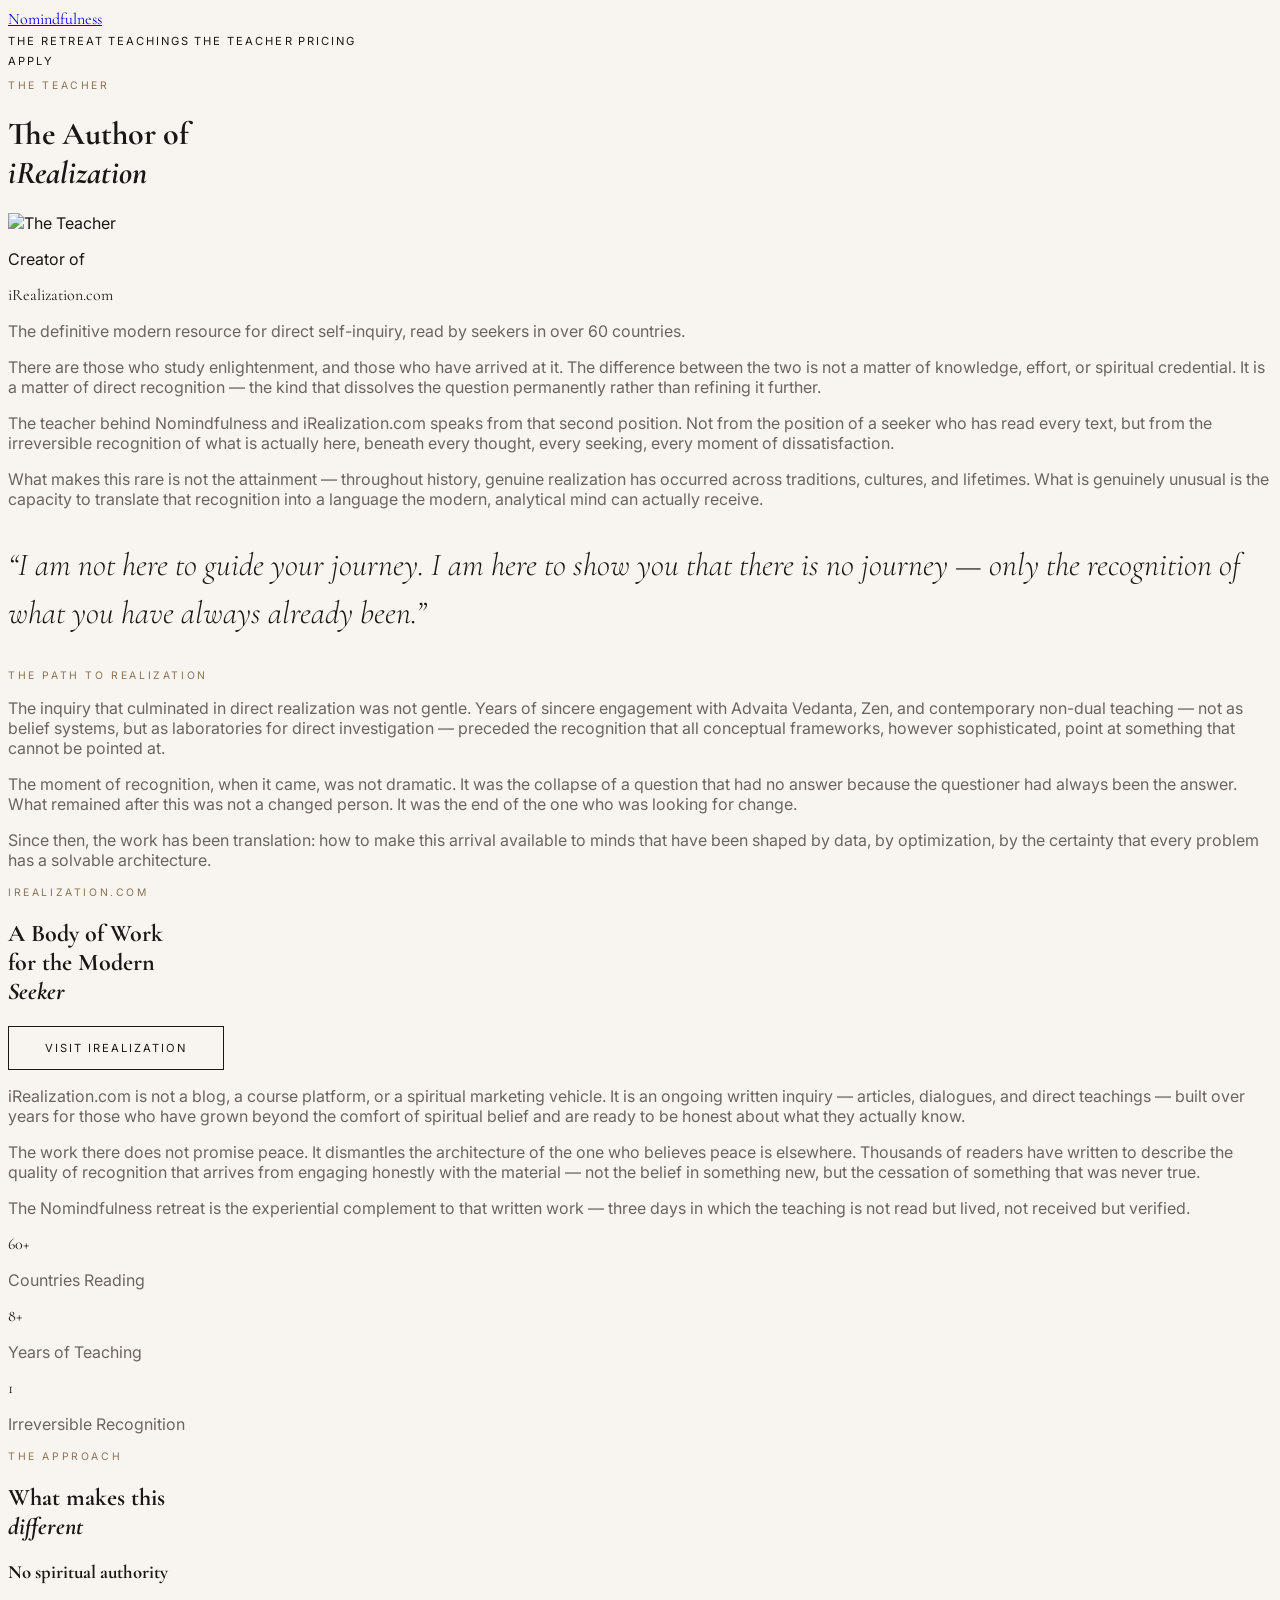
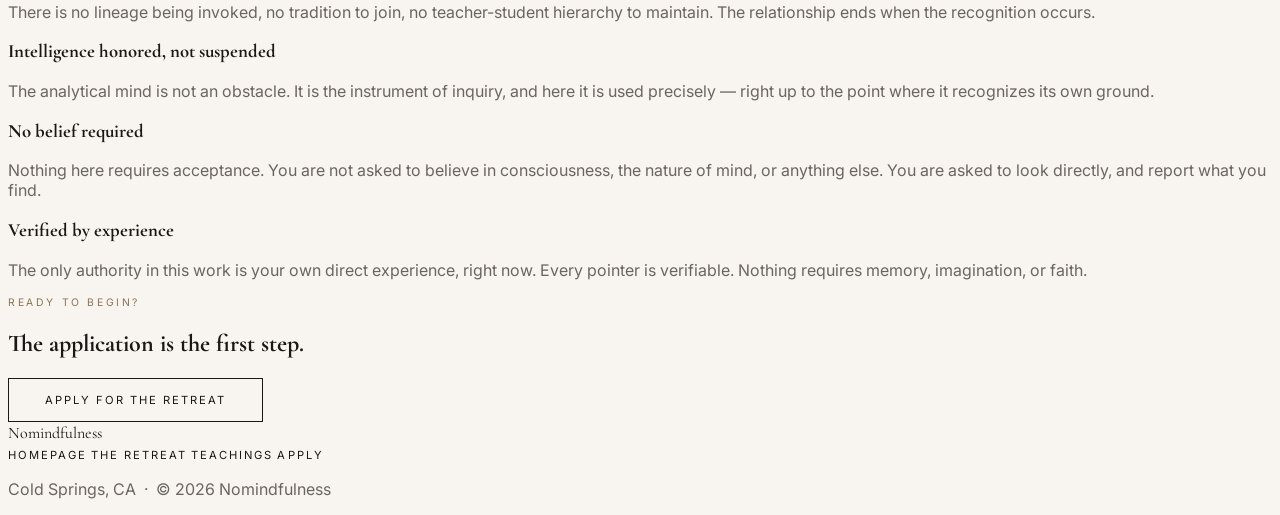
==== screens/about-teacher.html @ 56d7eb5e "first commit" ====
<!doctype html>
<html lang="en">
<head>
  <meta charset="utf-8">
  <meta name="viewport" content="width=device-width, initial-scale=1">
  <title>About the Teacher — Nomindfulness</title>
  <link rel="stylesheet" href="https://cdnjs.cloudflare.com/ajax/libs/font-awesome/6.5.1/css/all.min.css">
  <script src="https://cdn.tailwindcss.com"></script>
  <link rel="preconnect" href="https://fonts.googleapis.com">
  <link rel="preconnect" href="https://fonts.gstatic.com" crossorigin>
  <link href="https://fonts.googleapis.com/css2?family=Cormorant+Garamond:ital,wght@0,300;0,400;0,500;1,300;1,400&family=Inter:wght@300;400;500&display=swap" rel="stylesheet">
  <style>
    body { font-family: 'Inter', system-ui, sans-serif; background-color: #F8F5F0; color: #1A1814; }
    .font-display { font-family: 'Cormorant Garamond', Georgia, serif; }
    .text-warm-gray { color: #6B6560; }
    .text-bronze { color: #8B7355; }
    .nav-link {
      font-family: 'Inter', sans-serif;
      font-size: 0.7rem;
      letter-spacing: 0.18em;
      text-transform: uppercase;
      color: #1A1814;
      text-decoration: none;
      transition: color 0.3s ease;
    }
    .nav-link:hover { color: #8B7355; }
    .cta-btn {
      font-family: 'Inter', sans-serif;
      font-size: 0.7rem;
      letter-spacing: 0.18em;
      text-transform: uppercase;
      border: 1px solid #1A1814;
      padding: 14px 36px;
      background: transparent;
      color: #1A1814;
      cursor: pointer;
      transition: all 0.3s ease;
      text-decoration: none;
      display: inline-block;
    }
    .cta-btn:hover { background: #1A1814; color: #F8F5F0; }
    .section-eyebrow {
      font-family: 'Inter', sans-serif;
      font-size: 0.65rem;
      letter-spacing: 0.25em;
      text-transform: uppercase;
      color: #8B7355;
    }
    .pullquote {
      font-family: 'Cormorant Garamond', Georgia, serif;
      font-style: italic;
      font-weight: 300;
      font-size: 2rem;
      line-height: 1.5;
      color: #1A1814;
    }
  </style>
</head>
<body class="w-[1440px] bg-[#F8F5F0]">

  <!-- Navigation -->
  <nav data-design-id="nav-primary-a1b2c3" class="fixed top-0 left-0 right-0 w-[1440px] z-50 flex items-center justify-between px-[120px] py-7 bg-[#F8F5F0]/95 backdrop-blur-sm border-b border-[#E8E4DF]">
    <a href="#" class="flex items-center gap-3 no-underline">
      <div class="relative w-7 h-7 flex items-center justify-center">
        <div class="absolute w-7 h-7 rounded-full border border-[#8B7355]"></div>
        <div class="w-[3px] h-[3px] rounded-full bg-[#8B7355]"></div>
      </div>
      <span class="font-display text-[1.15rem] font-light tracking-[0.12em] text-[#1A1814] uppercase">Nomindfulness</span>
    </a>
    <div class="flex items-center gap-10">
      <a href="#" class="nav-link">The Retreat</a>
      <a href="#" class="nav-link">Teachings</a>
      <a href="#" class="nav-link text-[#8B7355]">The Teacher</a>
      <a href="#" class="nav-link">Pricing</a>
    </div>
    <a href="#" class="nav-link border border-[#1A1814] px-7 py-3 hover:bg-[#1A1814] hover:text-[#F8F5F0] transition-all duration-300">Apply</a>
  </nav>

  <!-- Page Header -->
  <header data-design-id="page-header-teacher-d4e5f6" class="pt-[120px] pb-0 px-[120px]">
    <div class="pt-16 pb-20 border-b border-[#E8E4DF]">
      <p class="section-eyebrow mb-6">The Teacher</p>
      <h1 class="font-display font-light text-[5rem] leading-[1.0] text-[#1A1814] max-w-3xl">
        The Author of<br><em class="italic">iRealization</em>
      </h1>
    </div>
  </header>

  <main data-design-id="main-teacher-g7h8i9">

    <!-- Opening Image + Intro -->
    <section data-design-id="teacher-intro-j1k2l3" class="px-[120px] py-[100px] flex gap-20 items-start">
      <div class="w-[38%] sticky top-32">
        <div class="w-full h-[560px] overflow-hidden bg-[#E8E4DF]">
          <img src="https://cdn.abacus.ai/images/6fa9528d-ab48-40b0-9b37-d901f617d35f.png" alt="The Teacher" class="w-full h-full object-cover">
        </div>
        <div class="mt-6 pt-6 border-t border-[#E8E4DF]">
          <p class="text-[#8B7355] text-[0.65rem] tracking-[0.25em] uppercase mb-3">Creator of</p>
          <p class="font-display font-light text-[1.3rem] text-[#1A1814]">iRealization.com</p>
          <p class="text-warm-gray text-[0.85rem] leading-relaxed mt-2">The definitive modern resource for direct self-inquiry, read by seekers in over 60 countries.</p>
        </div>
      </div>
      <div class="flex-1">
        <div class="mb-14">
          <p class="text-warm-gray text-[1.05rem] leading-[1.95] mb-6">
            There are those who study enlightenment, and those who have arrived at it. The difference between the two is not a matter of knowledge, effort, or spiritual credential. It is a matter of direct recognition — the kind that dissolves the question permanently rather than refining it further.
          </p>
          <p class="text-warm-gray text-[1.05rem] leading-[1.95] mb-6">
            The teacher behind Nomindfulness and iRealization.com speaks from that second position. Not from the position of a seeker who has read every text, but from the irreversible recognition of what is actually here, beneath every thought, every seeking, every moment of dissatisfaction.
          </p>
          <p class="text-warm-gray text-[1.05rem] leading-[1.95]">
            What makes this rare is not the attainment — throughout history, genuine realization has occurred across traditions, cultures, and lifetimes. What is genuinely unusual is the capacity to translate that recognition into a language the modern, analytical mind can actually receive.
          </p>
        </div>

        <div class="border-l-0 border-t border-[#E8E4DF] pt-14 mb-14">
          <p class="pullquote max-w-xl">
            &ldquo;I am not here to guide your journey. I am here to show you that there is no journey — only the recognition of what you have always already been.&rdquo;
          </p>
        </div>

        <div class="mb-14">
          <p class="section-eyebrow mb-6">The Path to Realization</p>
          <p class="text-warm-gray text-[1.05rem] leading-[1.95] mb-6">
            The inquiry that culminated in direct realization was not gentle. Years of sincere engagement with Advaita Vedanta, Zen, and contemporary non-dual teaching — not as belief systems, but as laboratories for direct investigation — preceded the recognition that all conceptual frameworks, however sophisticated, point at something that cannot be pointed at.
          </p>
          <p class="text-warm-gray text-[1.05rem] leading-[1.95] mb-6">
            The moment of recognition, when it came, was not dramatic. It was the collapse of a question that had no answer because the questioner had always been the answer. What remained after this was not a changed person. It was the end of the one who was looking for change.
          </p>
          <p class="text-warm-gray text-[1.05rem] leading-[1.95]">
            Since then, the work has been translation: how to make this arrival available to minds that have been shaped by data, by optimization, by the certainty that every problem has a solvable architecture.
          </p>
        </div>
      </div>
    </section>

    <div class="border-t border-[#E8E4DF] mx-[120px]"></div>

    <!-- iRealization Section -->
    <section data-design-id="irealization-v4w5x6" class="px-[120px] py-[100px]">
      <div class="flex gap-20 items-start">
        <div class="w-[40%]">
          <p class="section-eyebrow mb-6">iRealization.com</p>
          <h2 class="font-display font-light text-[3rem] leading-[1.15] text-[#1A1814] mb-8">
            A Body of Work<br>for the Modern<br><em class="italic">Seeker</em>
          </h2>
          <a href="#" class="cta-btn">Visit iRealization</a>
        </div>
        <div class="flex-1">
          <p class="text-warm-gray text-[1.05rem] leading-[1.95] mb-6">
            iRealization.com is not a blog, a course platform, or a spiritual marketing vehicle. It is an ongoing written inquiry — articles, dialogues, and direct teachings — built over years for those who have grown beyond the comfort of spiritual belief and are ready to be honest about what they actually know.
          </p>
          <p class="text-warm-gray text-[1.05rem] leading-[1.95] mb-6">
            The work there does not promise peace. It dismantles the architecture of the one who believes peace is elsewhere. Thousands of readers have written to describe the quality of recognition that arrives from engaging honestly with the material — not the belief in something new, but the cessation of something that was never true.
          </p>
          <p class="text-warm-gray text-[1.05rem] leading-[1.95]">
            The Nomindfulness retreat is the experiential complement to that written work — three days in which the teaching is not read but lived, not received but verified.
          </p>
          <div class="mt-12 grid grid-cols-3 gap-8">
            <div class="border-t border-[#E8E4DF] pt-8">
              <p class="font-display font-light text-[2.2rem] text-[#1A1814]">60+</p>
              <p class="text-[0.65rem] tracking-[0.2em] uppercase text-warm-gray mt-1">Countries Reading</p>
            </div>
            <div class="border-t border-[#E8E4DF] pt-8">
              <p class="font-display font-light text-[2.2rem] text-[#1A1814]">8+</p>
              <p class="text-[0.65rem] tracking-[0.2em] uppercase text-warm-gray mt-1">Years of Teaching</p>
            </div>
            <div class="border-t border-[#E8E4DF] pt-8">
              <p class="font-display font-light text-[2.2rem] text-[#1A1814]">1</p>
              <p class="text-[0.65rem] tracking-[0.2em] uppercase text-warm-gray mt-1">Irreversible Recognition</p>
            </div>
          </div>
        </div>
      </div>
    </section>

    <div class="border-t border-[#E8E4DF] mx-[120px]"></div>

    <!-- The Approach -->
    <section data-design-id="approach-section-s1t2u3" class="px-[120px] py-[100px]">
      <p class="section-eyebrow mb-8 text-center">The Approach</p>
      <h2 class="font-display font-light text-[3.2rem] text-center text-[#1A1814] mb-16 max-w-2xl mx-auto leading-[1.2]">
        What makes this<br><em class="italic">different</em>
      </h2>
      <div class="grid grid-cols-2 gap-x-24 gap-y-16 max-w-4xl mx-auto">
        <article data-design-id="approach-card-1-y7z8a9" class="border-t border-[#E8E4DF] pt-10">
          <h3 class="font-display font-light text-[1.5rem] text-[#1A1814] mb-4">No spiritual authority</h3>
          <p class="text-warm-gray text-[0.9rem] leading-[1.9]">There is no lineage being invoked, no tradition to join, no teacher-student hierarchy to maintain. The relationship ends when the recognition occurs.</p>
        </article>
        <article data-design-id="approach-card-2-b1c2d3" class="border-t border-[#E8E4DF] pt-10">
          <h3 class="font-display font-light text-[1.5rem] text-[#1A1814] mb-4">Intelligence honored, not suspended</h3>
          <p class="text-warm-gray text-[0.9rem] leading-[1.9]">The analytical mind is not an obstacle. It is the instrument of inquiry, and here it is used precisely — right up to the point where it recognizes its own ground.</p>
        </article>
        <article data-design-id="approach-card-3-e4f5g6" class="border-t border-[#E8E4DF] pt-10">
          <h3 class="font-display font-light text-[1.5rem] text-[#1A1814] mb-4">No belief required</h3>
          <p class="text-warm-gray text-[0.9rem] leading-[1.9]">Nothing here requires acceptance. You are not asked to believe in consciousness, the nature of mind, or anything else. You are asked to look directly, and report what you find.</p>
        </article>
        <article data-design-id="approach-card-4-h8i9j0" class="border-t border-[#E8E4DF] pt-10">
          <h3 class="font-display font-light text-[1.5rem] text-[#1A1814] mb-4">Verified by experience</h3>
          <p class="text-warm-gray text-[0.9rem] leading-[1.9]">The only authority in this work is your own direct experience, right now. Every pointer is verifiable. Nothing requires memory, imagination, or faith.</p>
        </article>
      </div>
    </section>

    <!-- CTA Banner -->
    <section data-design-id="cta-banner-k0l1m2" class="px-[120px] py-20 border-t border-b border-[#E8E4DF] flex items-center justify-between">
      <div>
        <p class="section-eyebrow mb-4">Ready to Begin?</p>
        <h2 class="font-display font-light text-[2.5rem] text-[#1A1814]">The application is the first step.</h2>
      </div>
      <a href="#" class="cta-btn">Apply for the Retreat</a>
    </section>

  </main>

  <!-- Footer -->
  <footer data-design-id="footer-main-n3o4p5" class="px-[120px] py-16 flex items-center justify-between">
    <div class="flex items-center gap-3">
      <div class="relative w-6 h-6 flex items-center justify-center">
        <div class="absolute w-6 h-6 rounded-full border border-[#8B7355]"></div>
        <div class="w-[3px] h-[3px] rounded-full bg-[#8B7355]"></div>
      </div>
      <span class="font-display text-[0.95rem] font-light tracking-[0.12em] text-[#1A1814] uppercase">Nomindfulness</span>
    </div>
    <div class="flex items-center gap-10">
      <a href="#" class="nav-link">Homepage</a>
      <a href="#" class="nav-link">The Retreat</a>
      <a href="#" class="nav-link">Teachings</a>
      <a href="#" class="nav-link">Apply</a>
    </div>
    <p class="text-warm-gray text-[0.7rem] tracking-wide">Cold Springs, CA &nbsp;·&nbsp; © 2026 Nomindfulness</p>
  </footer>

</body>
</html>
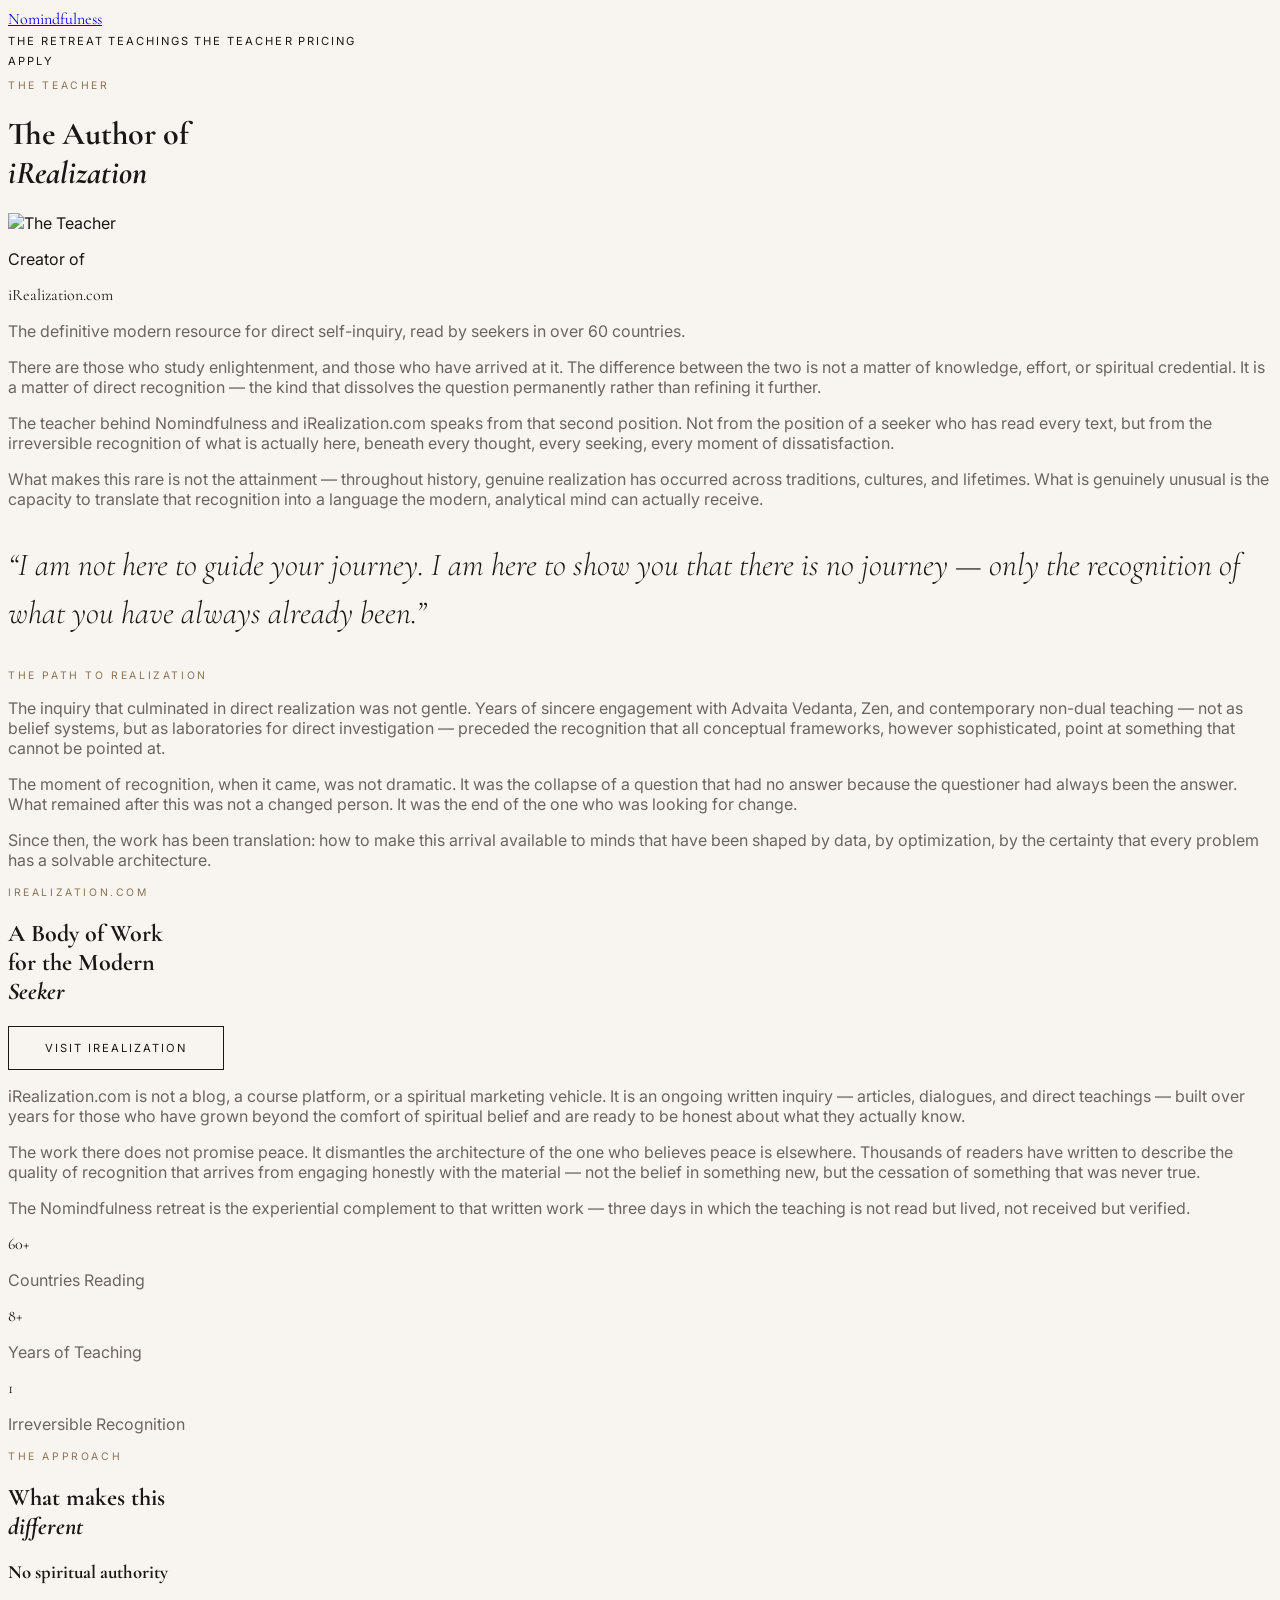
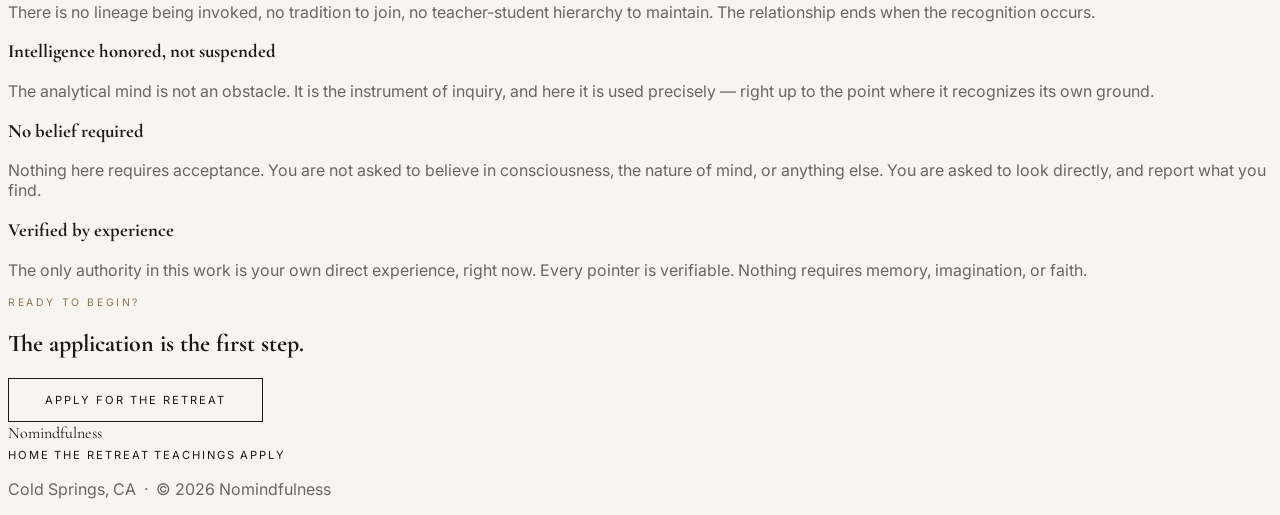
==== commit dd39e916: "Fix site navigation links" ====
--- a/screens/about-teacher.html
+++ b/screens/about-teacher.html
@@ -60,7 +60,7 @@
 
   <!-- Navigation -->
   <nav data-design-id="nav-primary-a1b2c3" class="fixed top-0 left-0 right-0 w-[1440px] z-50 flex items-center justify-between px-[120px] py-7 bg-[#F8F5F0]/95 backdrop-blur-sm border-b border-[#E8E4DF]">
-    <a href="#" class="flex items-center gap-3 no-underline">
+    <a href="homepage.html" class="flex items-center gap-3 no-underline">
       <div class="relative w-7 h-7 flex items-center justify-center">
         <div class="absolute w-7 h-7 rounded-full border border-[#8B7355]"></div>
         <div class="w-[3px] h-[3px] rounded-full bg-[#8B7355]"></div>
@@ -68,12 +68,12 @@
       <span class="font-display text-[1.15rem] font-light tracking-[0.12em] text-[#1A1814] uppercase">Nomindfulness</span>
     </a>
     <div class="flex items-center gap-10">
-      <a href="#" class="nav-link">The Retreat</a>
-      <a href="#" class="nav-link">Teachings</a>
-      <a href="#" class="nav-link text-[#8B7355]">The Teacher</a>
-      <a href="#" class="nav-link">Pricing</a>
-    </div>
-    <a href="#" class="nav-link border border-[#1A1814] px-7 py-3 hover:bg-[#1A1814] hover:text-[#F8F5F0] transition-all duration-300">Apply</a>
+      <a href="the-retreat.html" class="nav-link">The Retreat</a>
+      <a href="teachings.html" class="nav-link">Teachings</a>
+      <a href="about-teacher.html" class="nav-link text-[#8B7355]">The Teacher</a>
+      <a href="pricing.html" class="nav-link">Pricing</a>
+    </div>
+    <a href="application.html" class="nav-link border border-[#1A1814] px-7 py-3 hover:bg-[#1A1814] hover:text-[#F8F5F0] transition-all duration-300">Apply</a>
   </nav>
 
   <!-- Page Header -->
@@ -144,7 +144,7 @@
           <h2 class="font-display font-light text-[3rem] leading-[1.15] text-[#1A1814] mb-8">
             A Body of Work<br>for the Modern<br><em class="italic">Seeker</em>
           </h2>
-          <a href="#" class="cta-btn">Visit iRealization</a>
+          <a href="https://www.irealization.com/" class="cta-btn">Visit iRealization</a>
         </div>
         <div class="flex-1">
           <p class="text-warm-gray text-[1.05rem] leading-[1.95] mb-6">
@@ -208,7 +208,7 @@
         <p class="section-eyebrow mb-4">Ready to Begin?</p>
         <h2 class="font-display font-light text-[2.5rem] text-[#1A1814]">The application is the first step.</h2>
       </div>
-      <a href="#" class="cta-btn">Apply for the Retreat</a>
+      <a href="application.html" class="cta-btn">Apply for the Retreat</a>
     </section>
 
   </main>
@@ -223,10 +223,10 @@
       <span class="font-display text-[0.95rem] font-light tracking-[0.12em] text-[#1A1814] uppercase">Nomindfulness</span>
     </div>
     <div class="flex items-center gap-10">
-      <a href="#" class="nav-link">Homepage</a>
-      <a href="#" class="nav-link">The Retreat</a>
-      <a href="#" class="nav-link">Teachings</a>
-      <a href="#" class="nav-link">Apply</a>
+      <a href="homepage.html" class="nav-link">Home</a>
+      <a href="the-retreat.html" class="nav-link">The Retreat</a>
+      <a href="teachings.html" class="nav-link">Teachings</a>
+      <a href="application.html" class="nav-link">Apply</a>
     </div>
     <p class="text-warm-gray text-[0.7rem] tracking-wide">Cold Springs, CA &nbsp;·&nbsp; © 2026 Nomindfulness</p>
   </footer>
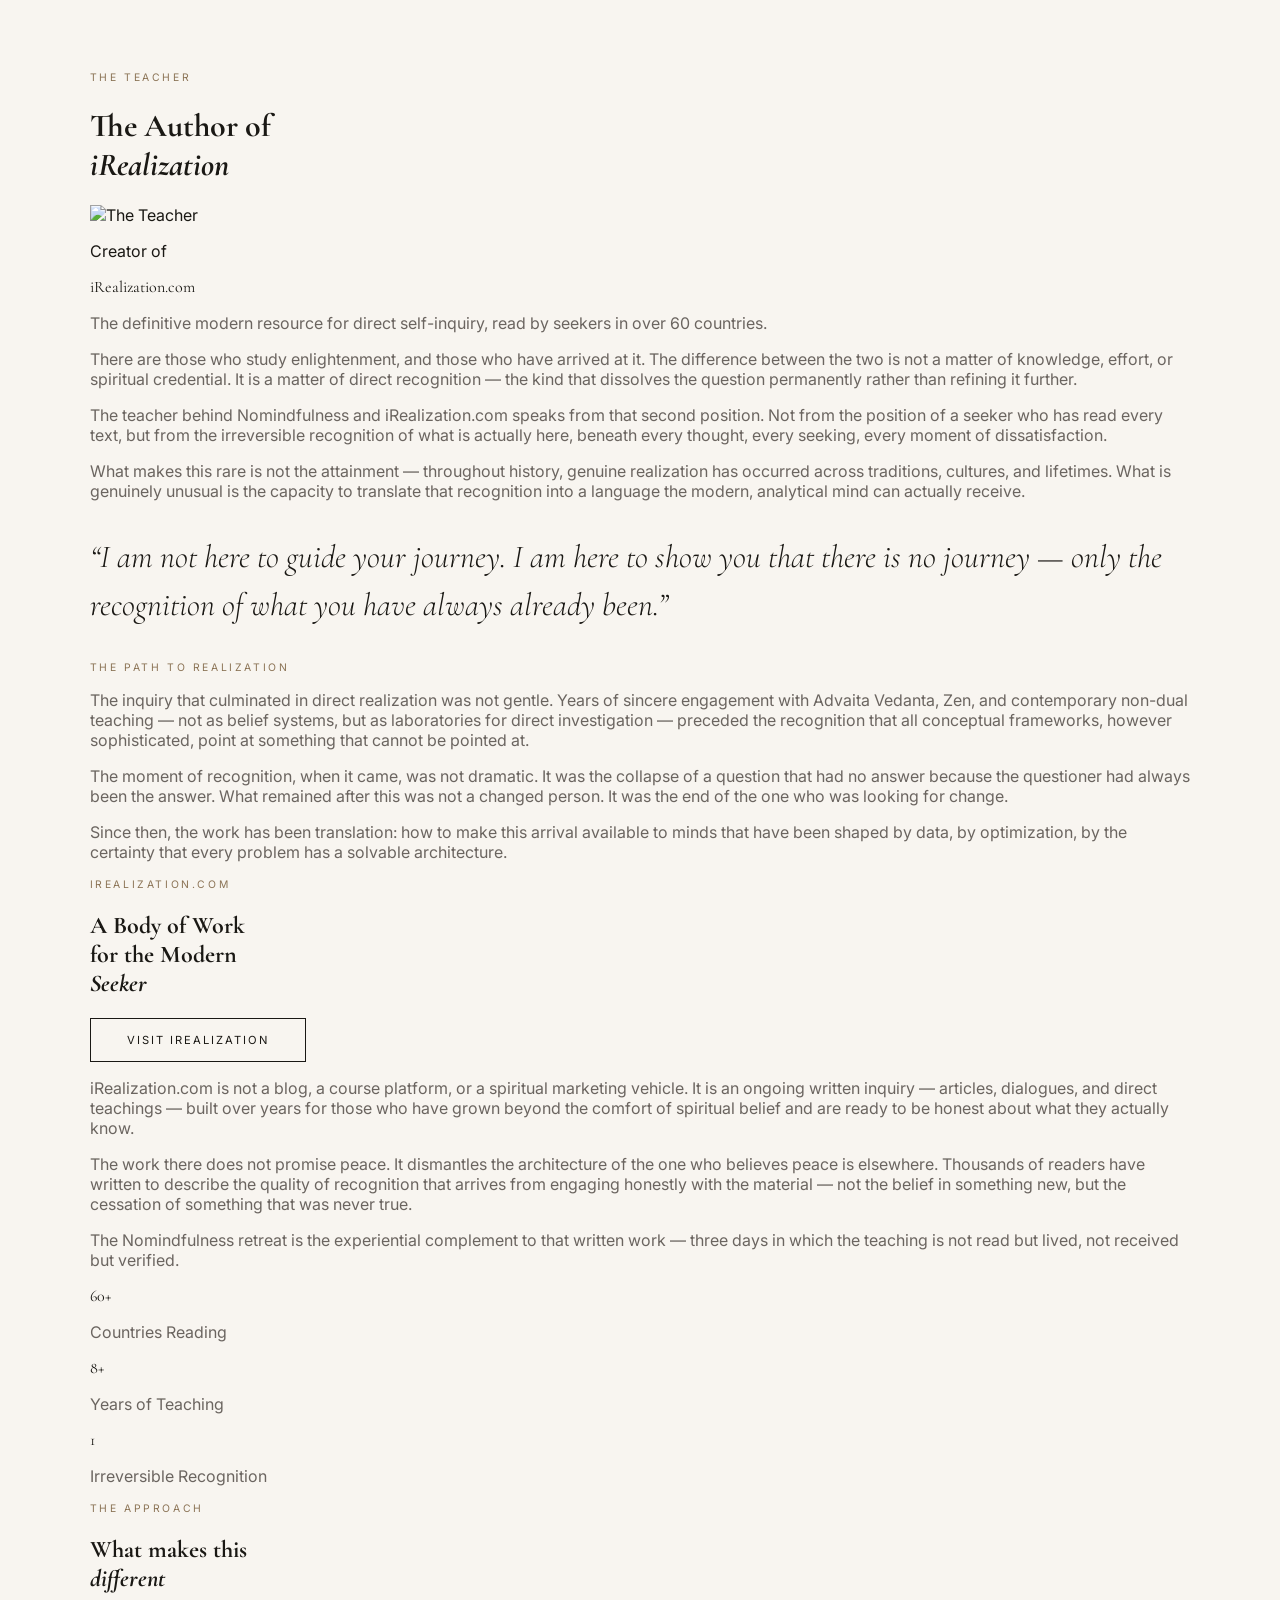
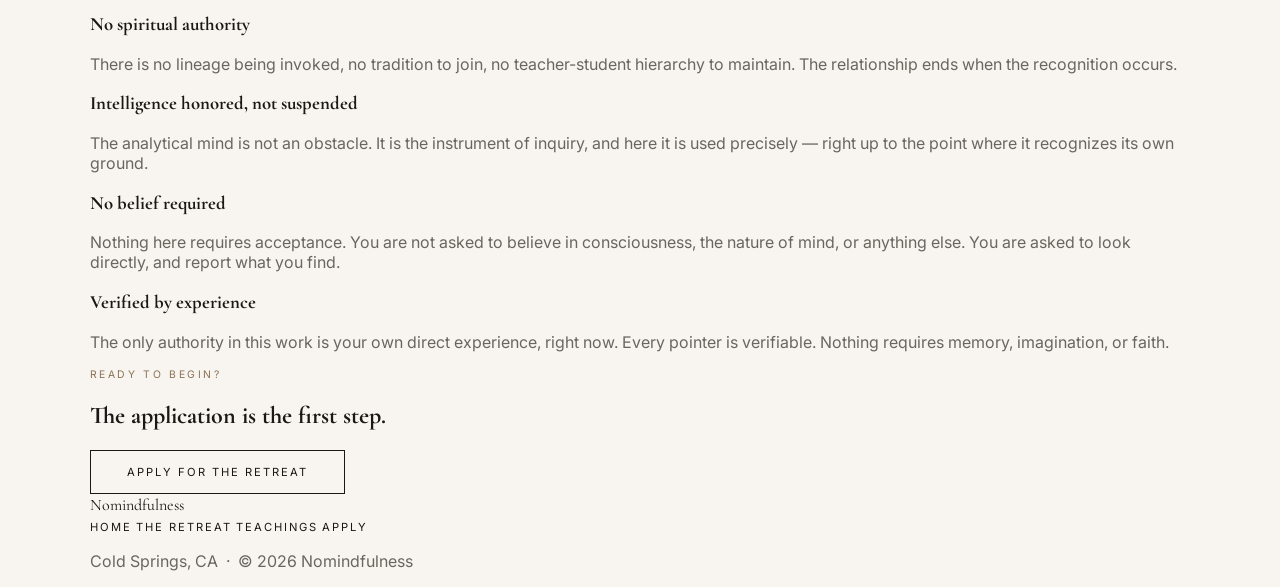
==== commit 4c97ca9f: "Make pages responsive" ====
--- a/screens/about-teacher.html
+++ b/screens/about-teacher.html
@@ -55,6 +55,7 @@
       color: #1A1814;
     }
   </style>
+  <link rel="stylesheet" href="../assets/responsive.css">
 </head>
 <body class="w-[1440px] bg-[#F8F5F0]">
 
--- a/assets/responsive.css
+++ b/assets/responsive.css
@@ -0,0 +1,230 @@
+html {
+  background: #efeae3;
+  overflow-x: hidden;
+}
+
+body.w-\[1440px\] {
+  width: min(100%, 1440px) !important;
+  max-width: 1440px;
+  margin: 0 auto;
+  overflow-x: hidden;
+}
+
+body [class*="px-[120px]"] {
+  padding-left: clamp(20px, 7vw, 120px) !important;
+  padding-right: clamp(20px, 7vw, 120px) !important;
+}
+
+body [class*="mx-[120px]"] {
+  margin-left: clamp(20px, 7vw, 120px) !important;
+  margin-right: clamp(20px, 7vw, 120px) !important;
+}
+
+nav[data-design-id^="nav-primary"] {
+  width: min(100%, 1440px) !important;
+  max-width: 1440px;
+  left: 50% !important;
+  right: auto !important;
+  transform: translateX(-50%);
+  padding-left: clamp(20px, 7vw, 120px) !important;
+  padding-right: clamp(20px, 7vw, 120px) !important;
+}
+
+img {
+  max-width: 100%;
+}
+
+@media (max-width: 1100px) {
+  nav[data-design-id^="nav-primary"] {
+    gap: 18px;
+  }
+
+  nav[data-design-id^="nav-primary"] > div.flex.items-center.gap-10 {
+    gap: 20px !important;
+  }
+
+  nav[data-design-id^="nav-primary"] .nav-link {
+    font-size: 0.62rem;
+    letter-spacing: 0.12em;
+  }
+
+  footer[data-design-id^="footer-main"] {
+    gap: 28px;
+    flex-wrap: wrap;
+  }
+}
+
+@media (max-width: 900px) {
+  body [class*="py-[120px]"],
+  body [class*="py-[100px]"] {
+    padding-top: 72px !important;
+    padding-bottom: 72px !important;
+  }
+
+  body [class*="pb-[120px]"] {
+    padding-bottom: 72px !important;
+  }
+
+  nav[data-design-id^="nav-primary"] {
+    flex-wrap: wrap;
+    justify-content: center !important;
+    padding-top: 16px !important;
+    padding-bottom: 16px !important;
+  }
+
+  nav[data-design-id^="nav-primary"] > a:first-child {
+    flex: 1 1 auto;
+  }
+
+  nav[data-design-id^="nav-primary"] > div.flex.items-center.gap-10 {
+    order: 3;
+    width: 100%;
+    justify-content: center;
+    flex-wrap: wrap;
+    row-gap: 12px !important;
+  }
+
+  nav[data-design-id^="nav-primary"] > a.nav-link,
+  nav[data-design-id^="nav-primary"] > span.nav-link {
+    flex: 0 0 auto;
+    padding: 10px 18px !important;
+  }
+
+  header[class*="pt-[120px]"],
+  header[class*="pt-[180px]"] {
+    padding-top: 170px !important;
+  }
+
+  header [class*="min-h-[900px]"] {
+    min-height: 720px !important;
+  }
+
+  h1.font-display {
+    font-size: clamp(3rem, 12vw, 5rem) !important;
+  }
+
+  h2.font-display {
+    font-size: clamp(2.1rem, 8vw, 3.5rem) !important;
+  }
+
+  h3.font-display {
+    font-size: clamp(1.35rem, 5vw, 1.8rem) !important;
+  }
+
+  main [class*="grid-cols-2"],
+  main [class*="grid-cols-3"],
+  main [class*="grid-cols-4"],
+  header [class*="grid-cols-2"],
+  form [class*="grid-cols-2"] {
+    grid-template-columns: 1fr !important;
+  }
+
+  header > div[class*="flex"][class*="justify-between"] {
+    flex-direction: column !important;
+    align-items: flex-start !important;
+    gap: 40px;
+  }
+
+  header [class*="max-w-md"] {
+    max-width: 100% !important;
+    padding-bottom: 0 !important;
+  }
+
+  main section[class*="flex"],
+  main section > div[class*="flex"][class*="gap-"],
+  form section > div[class*="flex"][class*="gap-"],
+  section[data-design-id="section-submit-q6r7s8"] {
+    flex-direction: column !important;
+  }
+
+  main [class*="w-[30%]"],
+  main [class*="w-[35%]"],
+  main [class*="w-[38%]"],
+  main [class*="w-[40%]"],
+  main [class*="w-[45%]"],
+  form [class*="w-[30%]"] {
+    width: 100% !important;
+  }
+
+  main [class*="sticky"] {
+    position: static !important;
+  }
+
+  main [class*="gap-24"],
+  main [class*="gap-20"],
+  form [class*="gap-20"] {
+    gap: 48px !important;
+  }
+
+  .text-right {
+    text-align: left !important;
+  }
+
+  footer[data-design-id^="footer-main"] {
+    align-items: flex-start !important;
+    flex-direction: column;
+  }
+
+  footer[data-design-id^="footer-main"] > div.flex.items-center.gap-10 {
+    flex-wrap: wrap;
+    gap: 18px !important;
+  }
+}
+
+@media (max-width: 640px) {
+  nav[data-design-id^="nav-primary"] > a:first-child span {
+    font-size: 0.9rem !important;
+    letter-spacing: 0.08em !important;
+  }
+
+  nav[data-design-id^="nav-primary"] > div.flex.items-center.gap-10 {
+    justify-content: flex-start;
+  }
+
+  nav[data-design-id^="nav-primary"] .nav-link {
+    font-size: 0.58rem;
+  }
+
+  header[class*="pt-[120px]"],
+  header[class*="pt-[180px]"] {
+    padding-top: 210px !important;
+  }
+
+  header [class*="min-h-[900px]"] {
+    min-height: 620px !important;
+  }
+
+  h1.font-display {
+    font-size: clamp(2.5rem, 15vw, 4rem) !important;
+  }
+
+  body [class*="text-[5rem]"],
+  body [class*="text-[5.5rem]"],
+  body [class*="text-[4rem]"],
+  body [class*="text-[3.5rem]"],
+  body [class*="text-[3.2rem]"],
+  body [class*="text-[3rem]"] {
+    line-height: 1.1 !important;
+  }
+
+  main [class*="h-[560px]"],
+  main [class*="h-[520px]"],
+  main [class*="h-[480px]"],
+  main [class*="h-[440px]"],
+  main [class*="h-[420px]"] {
+    height: 320px !important;
+  }
+
+  .cta-btn,
+  .cta-btn-light,
+  .cta-btn-dark,
+  .submit-btn {
+    display: inline-flex;
+    justify-content: center;
+    width: 100%;
+    max-width: 360px;
+    text-align: center;
+    padding-left: 20px !important;
+    padding-right: 20px !important;
+  }
+}
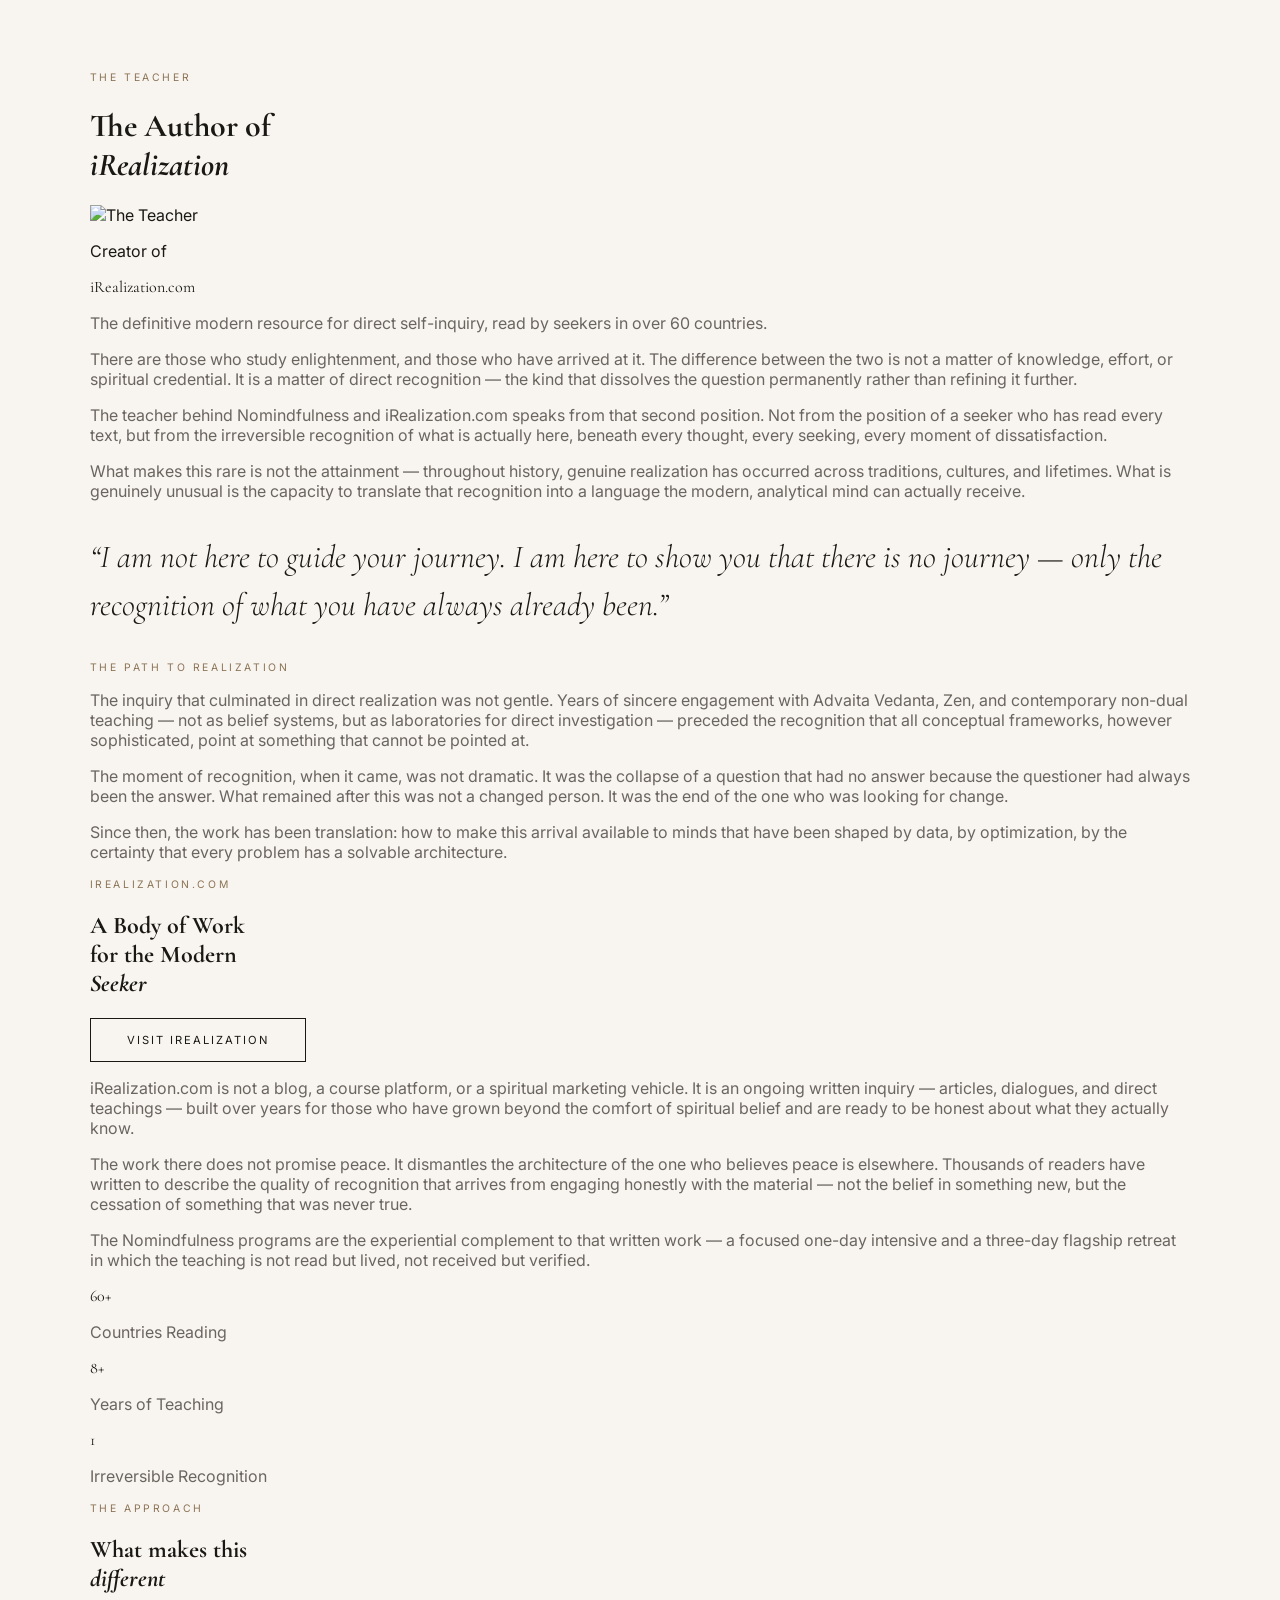
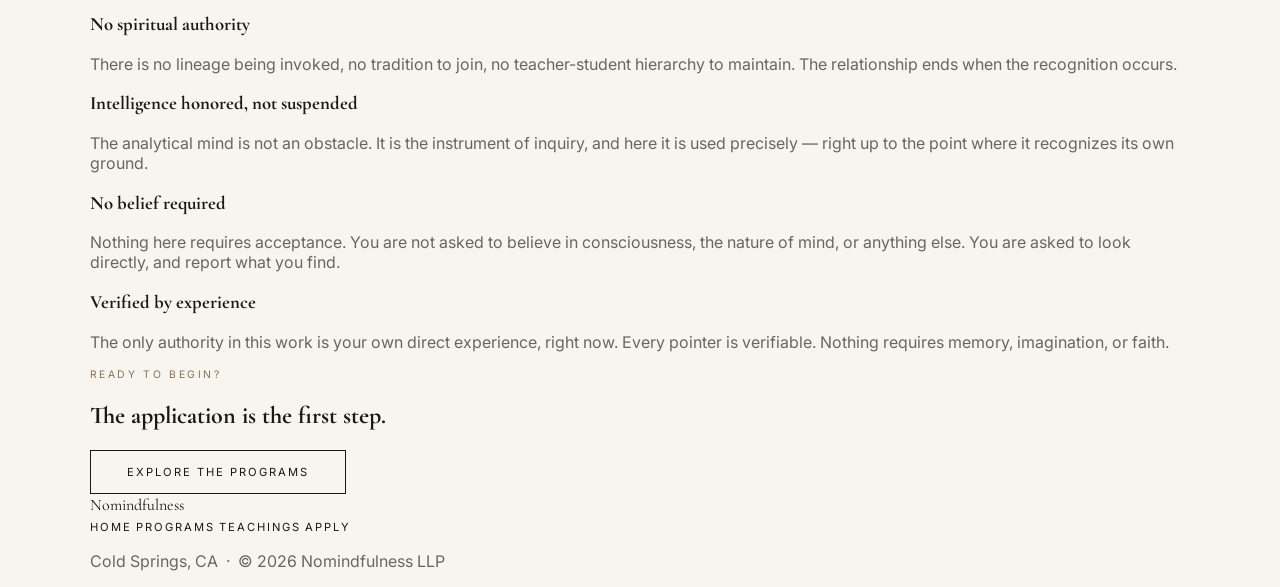
==== commit cc5c65a9: "feat: add one-day intensive program" ====
--- a/screens/about-teacher.html
+++ b/screens/about-teacher.html
@@ -3,7 +3,22 @@
 <head>
   <meta charset="utf-8">
   <meta name="viewport" content="width=device-width, initial-scale=1">
+  <meta name="description" content="Meet the teacher behind Nomindfulness and iRealization, and the direct approach behind the retreat.">
+  <meta property="og:site_name" content="Nomindfulness">
+  <meta property="og:type" content="website">
+  <meta property="og:title" content="About the Teacher — Nomindfulness">
+  <meta property="og:description" content="Meet the teacher behind Nomindfulness and iRealization, and the direct approach behind the retreat.">
+  <meta property="og:url" content="https://nomindfulness.com/screens/about-teacher.html">
+  <meta property="og:image" content="https://nomindfulness.com/assets/og-image.jpg">
+  <meta property="og:image:width" content="1200">
+  <meta property="og:image:height" content="630">
+  <meta property="og:image:alt" content="A quiet mountain lake and forest landscape for the Nomindfulness retreat.">
+  <meta name="twitter:card" content="summary_large_image">
+  <meta name="twitter:title" content="About the Teacher — Nomindfulness">
+  <meta name="twitter:description" content="Meet the teacher behind Nomindfulness and iRealization, and the direct approach behind the retreat.">
+  <meta name="twitter:image" content="https://nomindfulness.com/assets/og-image.jpg">
   <title>About the Teacher — Nomindfulness</title>
+  <link rel="canonical" href="https://nomindfulness.com/screens/about-teacher.html">
   <link rel="stylesheet" href="https://cdnjs.cloudflare.com/ajax/libs/font-awesome/6.5.1/css/all.min.css">
   <script src="https://cdn.tailwindcss.com"></script>
   <link rel="preconnect" href="https://fonts.googleapis.com">
@@ -69,7 +84,7 @@
       <span class="font-display text-[1.15rem] font-light tracking-[0.12em] text-[#1A1814] uppercase">Nomindfulness</span>
     </a>
     <div class="flex items-center gap-10">
-      <a href="the-retreat.html" class="nav-link">The Retreat</a>
+      <a href="programs.html" class="nav-link">Programs</a>
       <a href="teachings.html" class="nav-link">Teachings</a>
       <a href="about-teacher.html" class="nav-link text-[#8B7355]">The Teacher</a>
       <a href="pricing.html" class="nav-link">Pricing</a>
@@ -155,7 +170,7 @@
             The work there does not promise peace. It dismantles the architecture of the one who believes peace is elsewhere. Thousands of readers have written to describe the quality of recognition that arrives from engaging honestly with the material — not the belief in something new, but the cessation of something that was never true.
           </p>
           <p class="text-warm-gray text-[1.05rem] leading-[1.95]">
-            The Nomindfulness retreat is the experiential complement to that written work — three days in which the teaching is not read but lived, not received but verified.
+            The Nomindfulness programs are the experiential complement to that written work — a focused one-day intensive and a three-day flagship retreat in which the teaching is not read but lived, not received but verified.
           </p>
           <div class="mt-12 grid grid-cols-3 gap-8">
             <div class="border-t border-[#E8E4DF] pt-8">
@@ -209,7 +224,7 @@
         <p class="section-eyebrow mb-4">Ready to Begin?</p>
         <h2 class="font-display font-light text-[2.5rem] text-[#1A1814]">The application is the first step.</h2>
       </div>
-      <a href="application.html" class="cta-btn">Apply for the Retreat</a>
+      <a href="programs.html" class="cta-btn">Explore the Programs</a>
     </section>
 
   </main>
@@ -225,11 +240,11 @@
     </div>
     <div class="flex items-center gap-10">
       <a href="homepage.html" class="nav-link">Home</a>
-      <a href="the-retreat.html" class="nav-link">The Retreat</a>
+      <a href="programs.html" class="nav-link">Programs</a>
       <a href="teachings.html" class="nav-link">Teachings</a>
       <a href="application.html" class="nav-link">Apply</a>
     </div>
-    <p class="text-warm-gray text-[0.7rem] tracking-wide">Cold Springs, CA &nbsp;·&nbsp; © 2026 Nomindfulness</p>
+    <p class="text-warm-gray text-[0.7rem] tracking-wide">Cold Springs, CA &nbsp;·&nbsp; © 2026 Nomindfulness LLP</p>
   </footer>
 
 </body>
--- a/assets/responsive.css
+++ b/assets/responsive.css
@@ -117,6 +117,25 @@
   header [class*="grid-cols-2"],
   form [class*="grid-cols-2"] {
     grid-template-columns: 1fr !important;
+  }
+
+  form .col-span-2 {
+    grid-column: span 1 / span 1;
+  }
+
+  [data-design-id="one-day-rhythm"] .col-span-2 {
+    grid-column: span 1 / span 1;
+  }
+
+  section[data-design-id="program-paths-p1q2r3"] a + a,
+  section[data-design-id="program-comparison"] article + article,
+  section[data-design-id="one-day-pricing"] [class*="border-l"] {
+    border-left: 0;
+    border-top: 1px solid #E8E4DF;
+  }
+
+  section[data-design-id="one-day-pricing"] .flex.gap-4 {
+    flex-wrap: wrap;
   }
 
   header > div[class*="flex"][class*="justify-between"] {
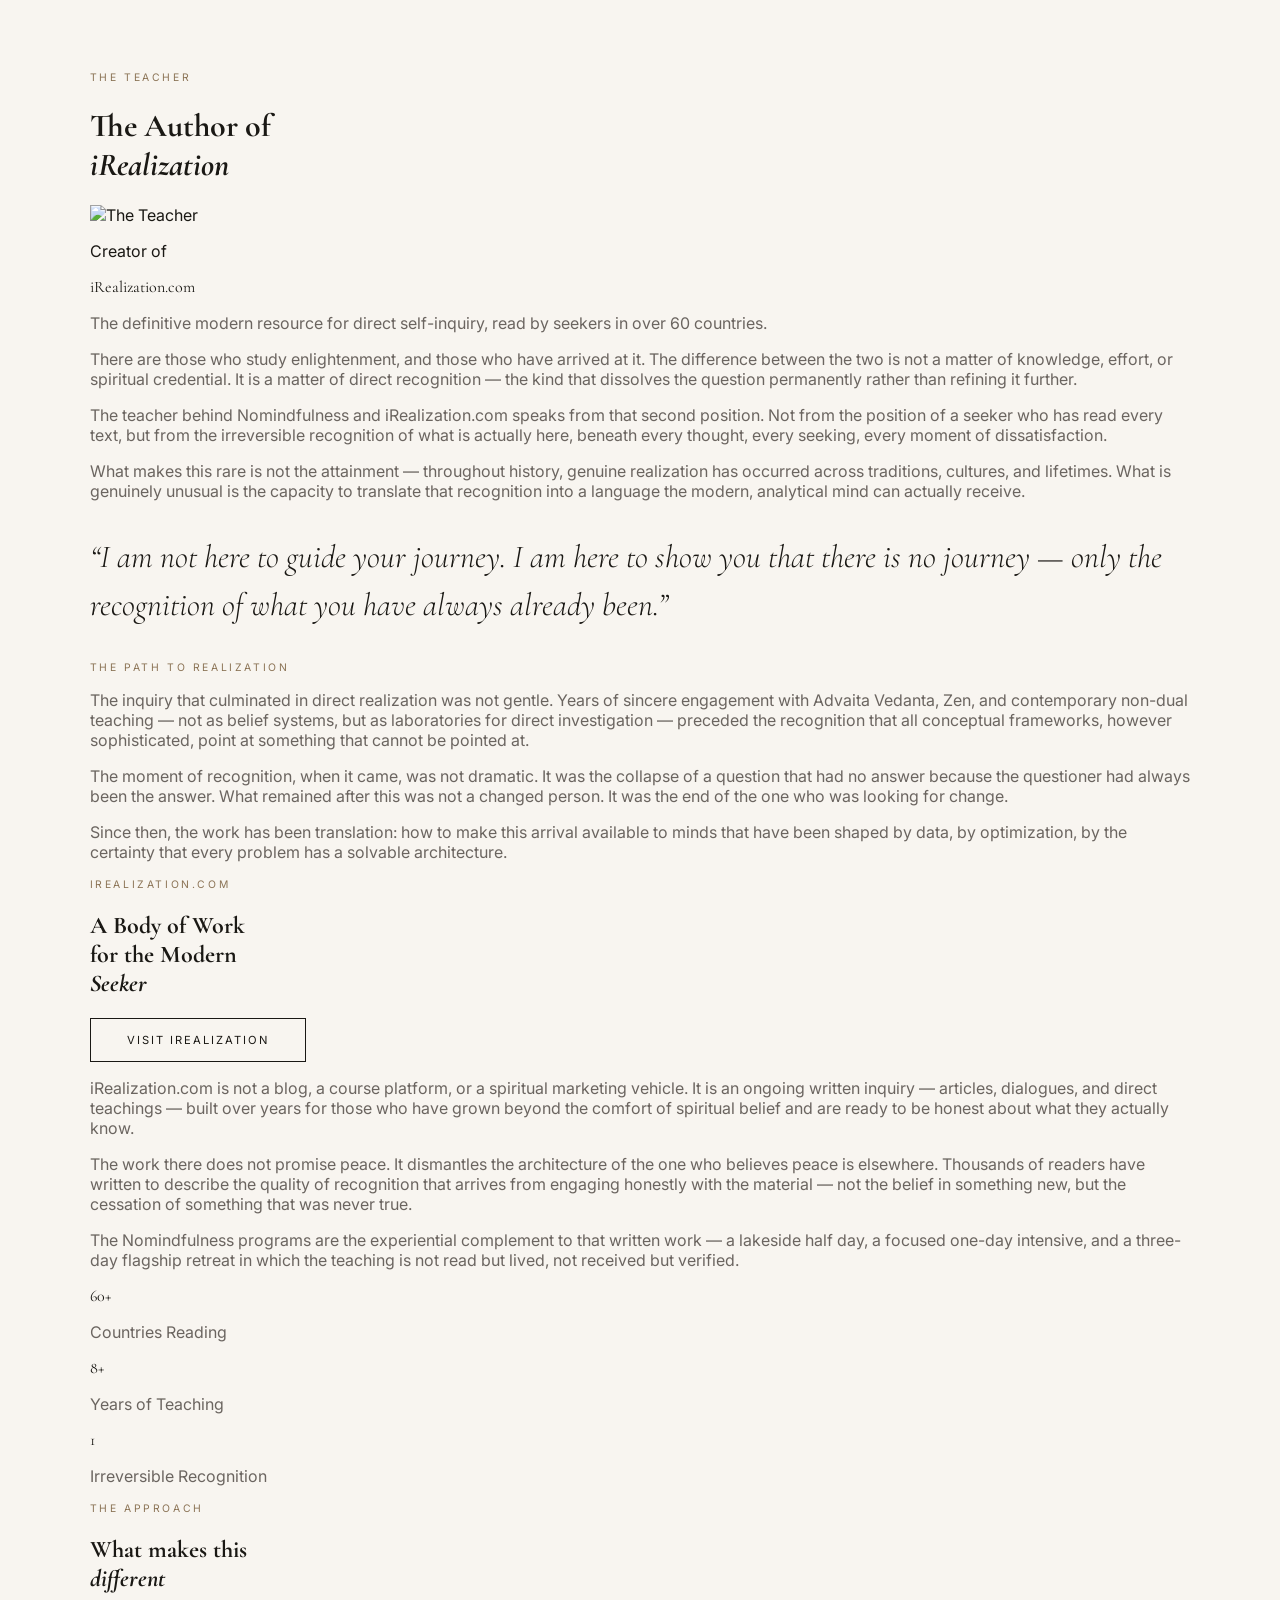
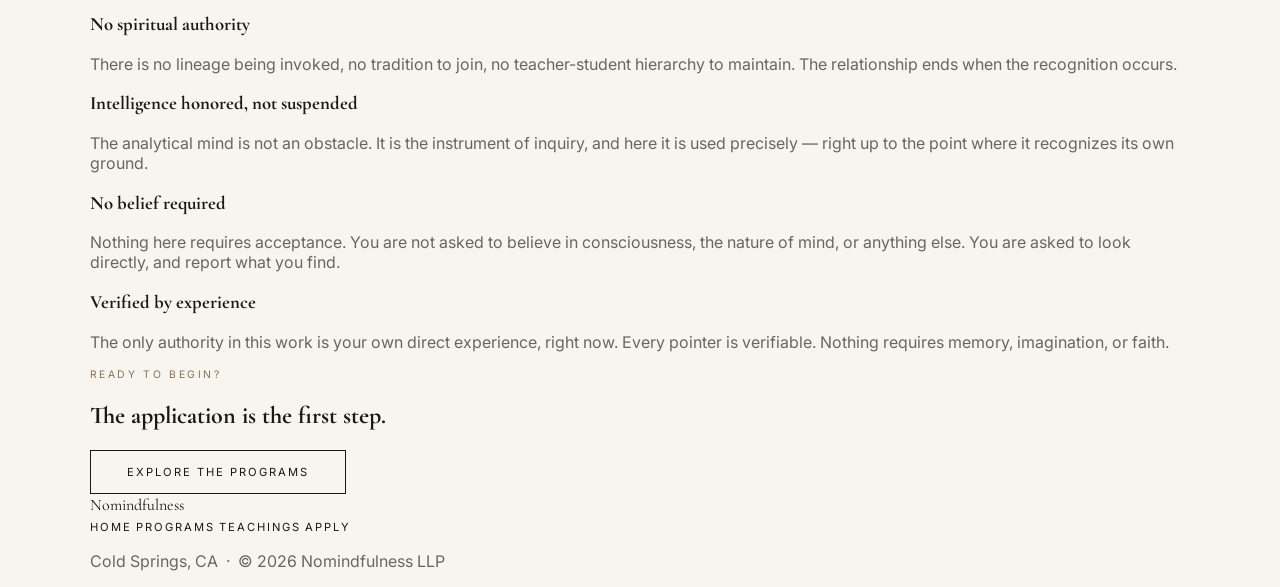
==== commit 2adee9e8: "Raise one-day price to $1,499 and add Still Waters half-day offering Still Waters is a $799 half day" ====
--- a/screens/about-teacher.html
+++ b/screens/about-teacher.html
@@ -3,20 +3,22 @@
 <head>
   <meta charset="utf-8">
   <meta name="viewport" content="width=device-width, initial-scale=1">
-  <meta name="description" content="Meet the teacher behind Nomindfulness and iRealization, and the direct approach behind the retreat.">
+  <meta name="description" content="Meet the author of iRealization and the teacher behind Nomindfulness — a direct approach built for the modern, analytical mind.">
   <meta property="og:site_name" content="Nomindfulness">
   <meta property="og:type" content="website">
   <meta property="og:title" content="About the Teacher — Nomindfulness">
-  <meta property="og:description" content="Meet the teacher behind Nomindfulness and iRealization, and the direct approach behind the retreat.">
+  <meta property="og:description" content="Meet the author of iRealization and the teacher behind Nomindfulness — a direct approach built for the modern, analytical mind.">
   <meta property="og:url" content="https://nomindfulness.com/screens/about-teacher.html">
-  <meta property="og:image" content="https://nomindfulness.com/assets/og-image.jpg">
+  <meta property="og:image" content="https://nomindfulness.com/assets/og-image-v2.jpg">
   <meta property="og:image:width" content="1200">
   <meta property="og:image:height" content="630">
-  <meta property="og:image:alt" content="A quiet mountain lake and forest landscape for the Nomindfulness retreat.">
+  <meta property="og:image:type" content="image/jpeg">
+  <meta property="og:image:alt" content="Nomindfulness — The end of seeking, beside a dramatic Sierra mountain reflected in a dark alpine lake.">
   <meta name="twitter:card" content="summary_large_image">
   <meta name="twitter:title" content="About the Teacher — Nomindfulness">
-  <meta name="twitter:description" content="Meet the teacher behind Nomindfulness and iRealization, and the direct approach behind the retreat.">
-  <meta name="twitter:image" content="https://nomindfulness.com/assets/og-image.jpg">
+  <meta name="twitter:description" content="Meet the author of iRealization and the teacher behind Nomindfulness — a direct approach built for the modern, analytical mind.">
+  <meta name="twitter:image" content="https://nomindfulness.com/assets/og-image-v2.jpg">
+  <meta name="twitter:image:alt" content="Nomindfulness — The end of seeking, beside a dramatic Sierra mountain reflected in a dark alpine lake.">
   <title>About the Teacher — Nomindfulness</title>
   <link rel="canonical" href="https://nomindfulness.com/screens/about-teacher.html">
   <link rel="stylesheet" href="https://cdnjs.cloudflare.com/ajax/libs/font-awesome/6.5.1/css/all.min.css">
@@ -170,7 +172,7 @@
             The work there does not promise peace. It dismantles the architecture of the one who believes peace is elsewhere. Thousands of readers have written to describe the quality of recognition that arrives from engaging honestly with the material — not the belief in something new, but the cessation of something that was never true.
           </p>
           <p class="text-warm-gray text-[1.05rem] leading-[1.95]">
-            The Nomindfulness programs are the experiential complement to that written work — a focused one-day intensive and a three-day flagship retreat in which the teaching is not read but lived, not received but verified.
+            The Nomindfulness programs are the experiential complement to that written work — a lakeside half day, a focused one-day intensive, and a three-day flagship retreat in which the teaching is not read but lived, not received but verified.
           </p>
           <div class="mt-12 grid grid-cols-3 gap-8">
             <div class="border-t border-[#E8E4DF] pt-8">
